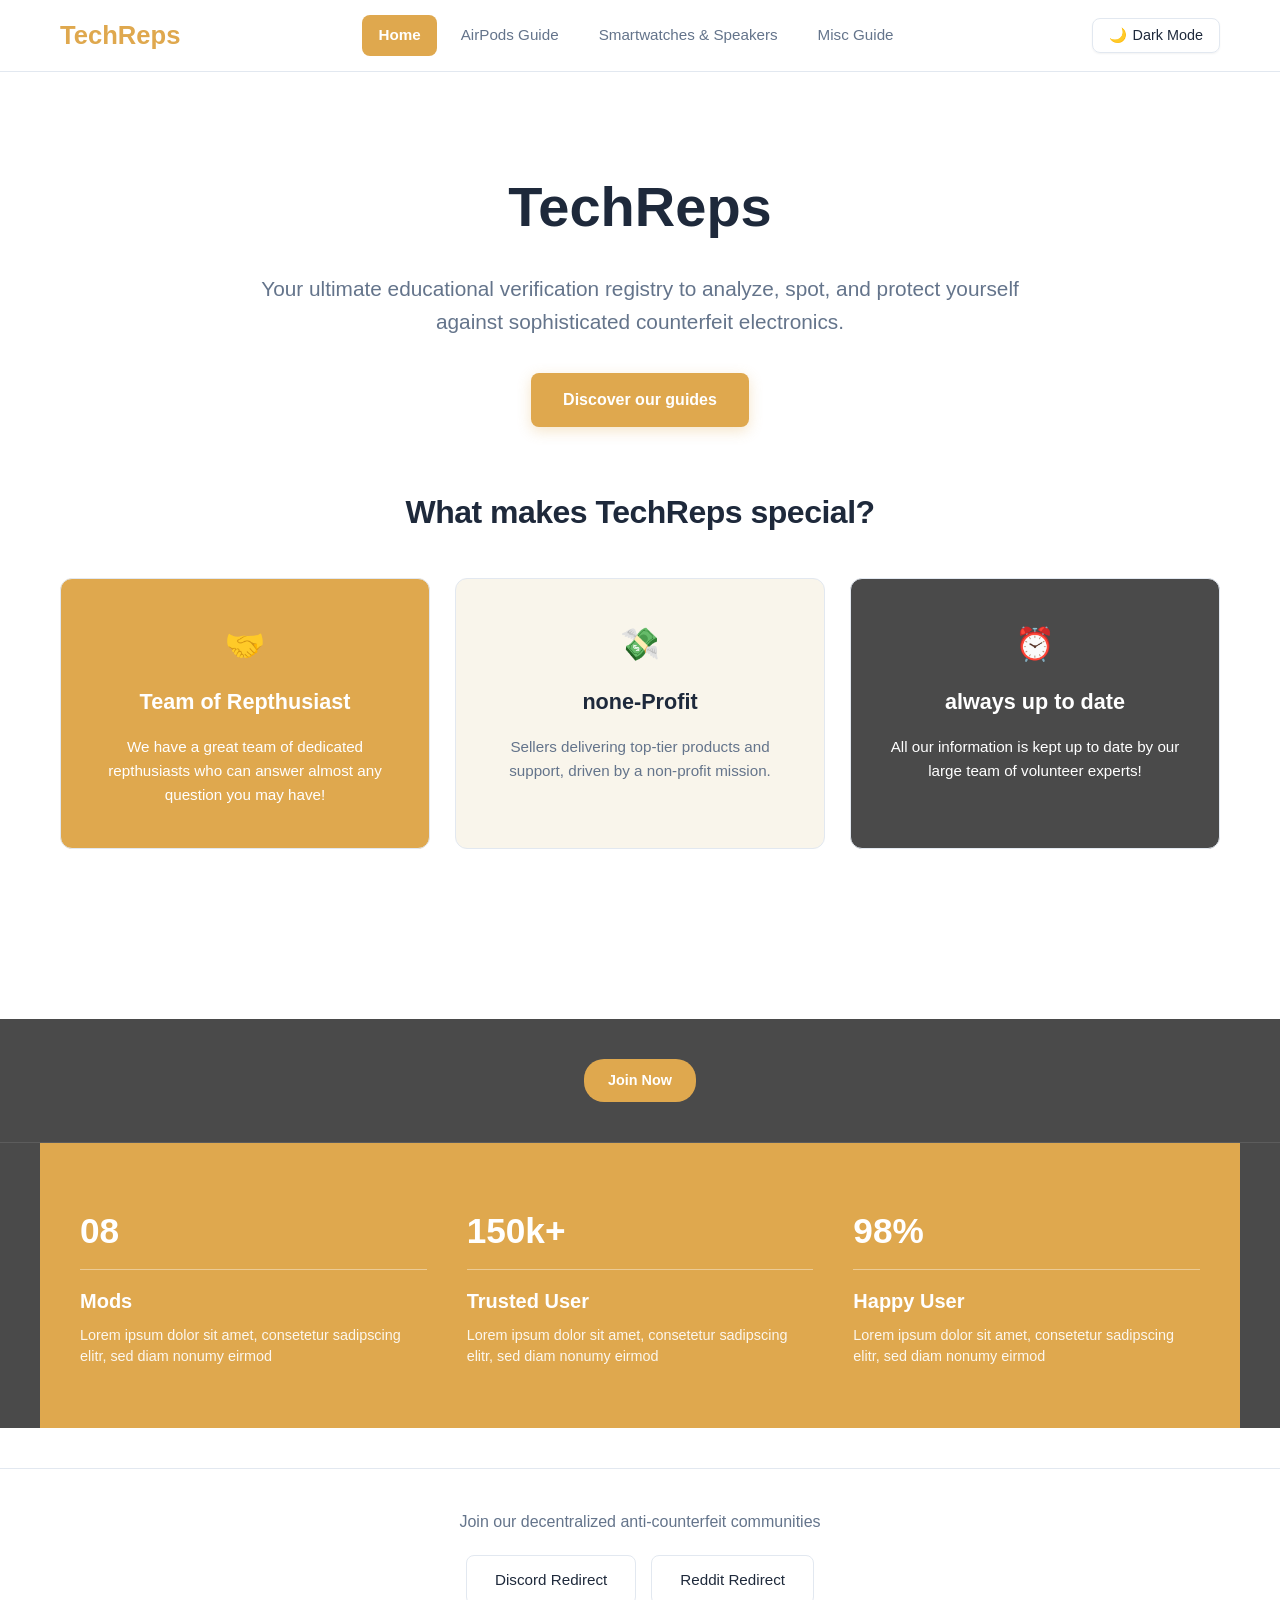
==== index.html @ a4883fa5 "Add files via upload" ====
<!DOCTYPE html>
<html lang="en">
<head>
  <meta charset="UTF-8">
  <meta name="viewport" content="width=device-width, initial-scale=1.0">
  <title>TechReps - Home</title>
  <link rel="stylesheet" href="shared-styles.css">
</head>
<body>

  <header>
    <div class="header-container">
      <a href="index.html" class="logo">TechReps</a>
      
      <nav id="nav-bar">
        <a href="index.html" class="nav-link">Home</a>
        <a href="airpods.html" class="nav-link">AirPods Guide</a>
        <a href="smartwatches.html" class="nav-link">Smartwatches & Speakers</a>
        <a href="misc.html" class="nav-link">Misc Guide</a>
      </nav>

      <div class="header-actions">
        <button class="theme-toggle" onclick="toggleTheme()" aria-label="Toggle Theme">
          <span id="theme-icon">🌙</span><span id="theme-text">Dark Mode</span>
        </button>

        <button class="burger-menu" id="mobile-burger" aria-label="Toggle Menu">
          <span></span>
          <span></span>
          <span></span>
        </button>
      </div>
    </div>
  </header>

  <main>
    <h1 class="hero-title">TechReps</h1>
    <p class="hero-subtitle">
      Your ultimate educational verification registry to analyze, spot, and protect yourself against sophisticated counterfeit electronics.
    </p>
    
    <a href="airpods.html" class="discover-btn">Discover our guides</a>

    <!-- Custom Colored Feature Section from image_e66522.png -->
    <h2 class="section-heading-centered">What makes TechReps special?</h2>
    <div class="cards-display-grid">
      <div class="display-card card-amber">
        <div class="card-icon">🤝</div>
        <h3>Team of Repthusiast</h3>
        <p>We have a great team of dedicated repthusiasts who can answer almost any question you may have!</p>
      </div>
      
      <div class="display-card card-cream">
        <div class="card-icon">💸</div>
        <h3>none-Profit</h3>
        <p>Sellers delivering top-tier products and support, driven by a non-profit mission.</p>
      </div>
      
      <div class="display-card card-dark">
        <div class="card-icon">⏰</div>
        <h3>always up to date</h3>
        <p>All our information is kept up to date by our large team of volunteer experts!</p>
      </div>
    </div>
  </main>

  <!-- New Full-Width Stats Footer Panel from image_e66522.png -->
  <section class="stats-footer-container">
    <div class="stats-cta-row">
      <a href="#" class="join-now-btn">Join Now</a>
    </div>
    
    <div class="stats-grid-wrapper">
      <div class="stat-node">
        <span class="stat-number">08</span>
        <h4 class="stat-label">Mods</h4>
        <p class="stat-desc">Lorem ipsum dolor sit amet, consetetur sadipscing elitr, sed diam nonumy eirmod</p>
      </div>
      <div class="stat-node">
        <span class="stat-number">150k+</span>
        <h4 class="stat-label">Trusted User</h4>
        <p class="stat-desc">Lorem ipsum dolor sit amet, consetetur sadipscing elitr, sed diam nonumy eirmod</p>
      </div>
      <div class="stat-node">
        <span class="stat-number">98%</span>
        <h4 class="stat-label">Happy User</h4>
        <p class="stat-desc">Lorem ipsum dolor sit amet, consetetur sadipscing elitr, sed diam nonumy eirmod</p>
      </div>
    </div>
  </section>

  <!-- Clean Bottom Redirect Links -->
  <section class="community-section">
    <p>Join our decentralized anti-counterfeit communities</p>
    <div class="community-buttons">
      <a href="https://discord.com" target="_blank" class="community-btn">Discord Redirect</a>
      <a href="https://reddit.com" target="_blank" class="community-btn">Reddit Redirect</a>
    </div>
  </section>

  <script src="theme-engine.js"></script>
</body>
</html>
---- shared-styles.css ----
/* --- Global Variables & Color Palette --- */
:root {
  --bg-main: #ffffff;
  --bg-header: #ffffff;
  --text-main: #1e293b;
  --text-muted: #64748b;
  --border-color: #e2e8f0;
  --accent-color: #dfa84e; /* Golden Mustard Amber */
  --accent-hover: #c9933b;
  --bg-badge: #fee2e2;
  --text-badge: #ef4444;
}

[data-theme="dark"] {
  --bg-main: #121214;
  --bg-header: #1a1a1e;
  --text-main: #f8fafc;
  --text-muted: #94a3b8;
  --border-color: #2e2e38;
  --bg-badge: #451a1a;
  --text-badge: #f87171;
}

/* --- Base Rules --- */
* {
  box-sizing: border-box;
  margin: 0;
  padding: 0;
}

body {
  font-family: -apple-system, BlinkMacSystemFont, "Segoe UI", Roboto, Helvetica, Arial, sans-serif;
  background-color: var(--bg-main);
  color: var(--text-main);
  line-height: 1.6;
  transition: background-color 0.3s ease, color 0.3s ease;
}

main {
  max-width: 1200px;
  margin: 0 auto;
  padding: 50px 20px;
}

/* --- Navigation Header --- */
header {
  background-color: var(--bg-header);
  border-bottom: 1px solid var(--border-color);
  position: sticky;
  top: 0;
  z-index: 100;
}

.header-container {
  max-width: 1200px;
  margin: 0 auto;
  padding: 15px 20px;
  display: flex;
  justify-content: space-between;
  align-items: center;
}

.logo {
  font-size: 1.6rem;
  font-weight: 800;
  color: var(--accent-color);
  text-decoration: none;
}

#nav-bar {
  display: flex;
  gap: 8px;
  align-items: center;
}

.nav-link {
  color: var(--text-muted);
  text-decoration: none;
  padding: 8px 16px;
  font-weight: 500;
  font-size: 0.95rem;
  border-radius: 8px;
  transition: all 0.2s ease;
}

.nav-link:hover {
  color: var(--text-main);
}

/* Clean Amber Pill Active Class Container Block */
.nav-link.active {
  background-color: var(--accent-color);
  color: #ffffff !important;
  font-weight: 600;
}

.header-actions {
  display: flex;
  align-items: center;
  gap: 15px;
}

.theme-toggle {
  background: none;
  border: 1px solid var(--border-color);
  padding: 8px 16px;
  border-radius: 8px;
  cursor: pointer;
  color: var(--text-main);
  font-weight: 500;
  font-size: 0.9rem;
  display: flex;
  align-items: center;
  gap: 6px;
  box-shadow: 0 1px 2px rgba(0,0,0,0.05);
}

.burger-menu {
  display: none;
  flex-direction: column;
  gap: 5px;
  background: none;
  border: none;
  cursor: pointer;
}

.burger-menu span {
  width: 25px;
  height: 3px;
  background-color: var(--text-main);
  border-radius: 2px;
  transition: 0.3s ease;
}

/* --- Layout Headers & Intro Text --- */
.guide-intro {
  margin-bottom: 40px;
  text-align: left;
}

.guide-intro h2 {
  font-size: 2.2rem;
  font-weight: 800;
  margin-bottom: 12px;
  color: var(--text-main);
}

.guide-intro p {
  font-size: 1.1rem;
  color: var(--text-muted);
  max-width: 900px;
}

/* --- Educational Content Sections & Lists --- */
.edu-section {
  background-color: var(--bg-header);
  border: 1px solid var(--border-color);
  border-radius: 12px;
  padding: 30px;
  margin-bottom: 25px;
  text-align: left;
}

.edu-section h3 {
  margin-bottom: 12px;
  font-size: 1.35rem;
  font-weight: 700;
}

.edu-section p {
  margin-bottom: 10px;
}

.edu-list {
  list-style-position: outside;
  margin-left: 20px;
  margin-top: 10px;
}

.edu-list li {
  margin-bottom: 10px;
  color: var(--text-main);
}

.badge-missing {
  background-color: var(--bg-badge);
  color: var(--text-badge);
  font-size: 0.75rem;
  font-weight: 700;
  padding: 3px 8px;
  border-radius: 6px;
  margin-right: 6px;
  display: inline-block;
}

/* --- Landing Page Hero Content --- */
.hero-title {
  font-size: 3.5rem;
  font-weight: 800;
  margin-top: 40px;
  margin-bottom: 20px;
  text-align: center;
}

.hero-subtitle {
  font-size: 1.3rem;
  color: var(--text-muted);
  max-width: 800px;
  margin: 0 auto 35px auto;
  text-align: center;
}

.discover-btn {
  display: block;
  width: max-content;
  background-color: var(--accent-color);
  color: #ffffff;
  padding: 14px 32px;
  font-weight: 600;
  text-decoration: none;
  border-radius: 8px;
  font-size: 1rem;
  box-shadow: 0 4px 14px rgba(223, 168, 78, 0.3);
  margin: 0 auto 60px auto;
  transition: background-color 0.2s ease;
}
.discover-btn:hover {
  background-color: var(--accent-hover);
}

/* --- Home Grid Cards Panels --- */
.cards-display-grid {
  display: grid;
  grid-template-columns: repeat(auto-fit, minmax(300px, 1fr));
  gap: 25px;
  margin-bottom: 60px;
}

.display-card {
  background: var(--bg-header);
  border: 1px solid var(--border-color);
  border-radius: 12px;
  padding: 40px 30px;
  text-align: center;
}

.display-card h3 {
  color: var(--accent-color);
  font-size: 1.35rem;
  font-weight: 700;
  margin-bottom: 15px;
}

.display-card p {
  font-size: 0.95rem;
  color: var(--text-muted);
}

/* --- Core Communities Section --- */
.community-section {
  border-top: 1px solid var(--border-color);
  padding-top: 40px;
  margin-top: 40px;
  text-align: center;
}

.community-section p {
  font-weight: 500;
  margin-bottom: 20px;
  color: var(--text-muted);
}

.community-buttons {
  display: flex;
  justify-content: center;
  gap: 15px;
}

.community-btn {
  background: var(--bg-header);
  border: 1px solid var(--border-color);
  color: var(--text-main);
  padding: 12px 28px;
  font-weight: 500;
  text-decoration: none;
  border-radius: 8px;
  font-size: 0.95rem;
  transition: all 0.2s ease;
}
.community-btn:hover {
  border-color: var(--accent-color);
  color: var(--accent-color);
}

/* --- Interactive Accordions --- */
.catalog-container {
  display: flex;
  flex-direction: column;
  gap: 15px;
  margin-top: 20px;
}

.section {
  border: 1px solid var(--border-color);
  border-radius: 12px;
  overflow: hidden;
  background-color: var(--bg-header);
}

.heading {
  padding: 18px 24px;
  cursor: pointer;
  display: flex;
  align-items: center;
  gap: 15px;
  user-select: none;
}

.heading h2 {
  font-size: 1.4rem;
  font-weight: 700;
}

.subsection {
  border-top: 1px solid var(--border-color);
}

.subheading {
  padding: 14px 24px;
  cursor: pointer;
  display: flex;
  align-items: center;
  gap: 12px;
  background-color: transparent;
  user-select: none;
}

.subheading h3 {
  font-size: 1.1rem;
  font-weight: 600;
}

/* Right-pointing Arrow */
.arrow {
  width: 0;
  height: 0;
  border-top: 6px solid transparent;
  border-bottom: 6px solid transparent;
  border-left: 8px solid var(--text-muted);
  transition: transform 0.25s ease;
  display: inline-block;
}

.arrow.expanded {
  transform: rotate(90deg); /* Points down when open */
}

.content, .subcontent {
  display: none;
  padding: 24px;
  background-color: var(--bg-main);
}

/* --- Tables Layout --- */
.table-responsive {
  overflow-x: auto;
  width: 100%;
}

table {
  width: 100%;
  border-collapse: collapse;
  text-align: left;
  font-size: 0.95rem;
}

th, td {
  padding: 12px 16px;
  border-bottom: 1px solid var(--border-color);
}

th {
  font-weight: 700;
  background-color: var(--bg-header);
  color: var(--text-muted);
}

tr:last-child td {
  border-bottom: none;
}

/* --- Mobile Menu Roll-down System --- */
@media (max-width: 768px) {
  #nav-bar {
    display: block;
    position: absolute;
    top: 100%;
    left: 0;
    right: 0;
    background-color: var(--bg-header);
    border-bottom: 1px solid var(--border-color);
    padding: 0 20px;
    gap: 0;
    
    max-height: 0;
    overflow: hidden;
    transition: max-height 0.4s cubic-bezier(0.4, 0, 0.2, 1), padding 0.3s ease;
  }
  
  #nav-bar.open {
    max-height: 300px;
    padding: 15px 20px;
  }

  .nav-link {
    display: block;
    padding: 12px 16px;
    margin-bottom: 5px;
  }

  .burger-menu {
    display: flex;
  }
  
  .burger-menu.open span:nth-child(1) {
    transform: rotate(45deg) translate(5px, 5px);
  }
  .burger-menu.open span:nth-child(2) {
    opacity: 0;
  }
  .burger-menu.open span:nth-child(3) {
    transform: rotate(-45deg) translate(6px, -6px);
  }
}
/* --- Custom Additions from image_e66522.png --- */

.section-heading-centered {
  text-align: center;
  font-size: 2rem;
  font-weight: 800;
  margin-top: 60px;
  margin-bottom: 40px;
  color: var(--text-main);
  letter-spacing: -0.5px;
}

/* Unique feature card color configurations */
.card-icon {
  font-size: 2rem;
  margin-bottom: 15px;
}

.card-amber {
  background-color: #dfa84e !important;
  color: #ffffff !important;
}
.card-amber h3, .card-amber p {
  color: #ffffff !important;
}

.card-cream {
  background-color: #f9f5eb !important;
}
[data-theme="dark"] .card-cream {
  background-color: #24221f !important; /* Muted contrast adjustments for dark mode readability */
}
.card-cream h3 {
  color: #1e293b !important;
}
[data-theme="dark"] .card-cream h3 {
  color: #ffffff !important;
}
.card-cream p {
  color: #64748b !important;
}
[data-theme="dark"] .card-cream p {
  color: #94a3b8 !important;
}

.card-dark {
  background-color: #4a4a4a !important;
  color: #ffffff !important;
}
.card-dark h3, .card-dark p {
  color: #ffffff !important;
}

/* Full Width Multi-Tier Stats Layout Panel */
.stats-footer-container {
  width: 100%;
  background-color: #4a4a4a;
  display: flex;
  flex-direction: column;
  align-items: center;
  margin-top: 60px;
}

.stats-cta-row {
  width: 100%;
  padding: 40px 20px;
  display: flex;
  justify-content: center;
  border-bottom: 1px solid rgba(255, 255, 255, 0.1);
}

.join-now-btn {
  background-color: #dfa84e;
  color: #ffffff;
  text-decoration: none;
  font-weight: 600;
  padding: 10px 24px;
  border-radius: 20px;
  font-size: 0.9rem;
  transition: background-color 0.2s ease;
}
.join-now-btn:hover {
  background-color: #c9933b;
}

.stats-grid-wrapper {
  width: 100%;
  max-width: 1200px;
  background-color: #dfa84e;
  padding: 60px 40px;
  display: grid;
  grid-template-columns: repeat(auto-fit, minmax(250px, 1fr));
  gap: 40px;
}

.stat-node {
  color: #ffffff;
  text-align: left;
}

.stat-number {
  display: block;
  font-size: 2.2rem;
  font-weight: 800;
  margin-bottom: 15px;
  border-bottom: 1px solid rgba(255, 255, 255, 0.4);
  padding-bottom: 10px;
}

.stat-label {
  font-size: 1.25rem;
  font-weight: 700;
  margin-bottom: 8px;
}

.stat-desc {
  font-size: 0.9rem;
  line-height: 1.5;
  color: rgba(255, 255, 255, 0.9);
}
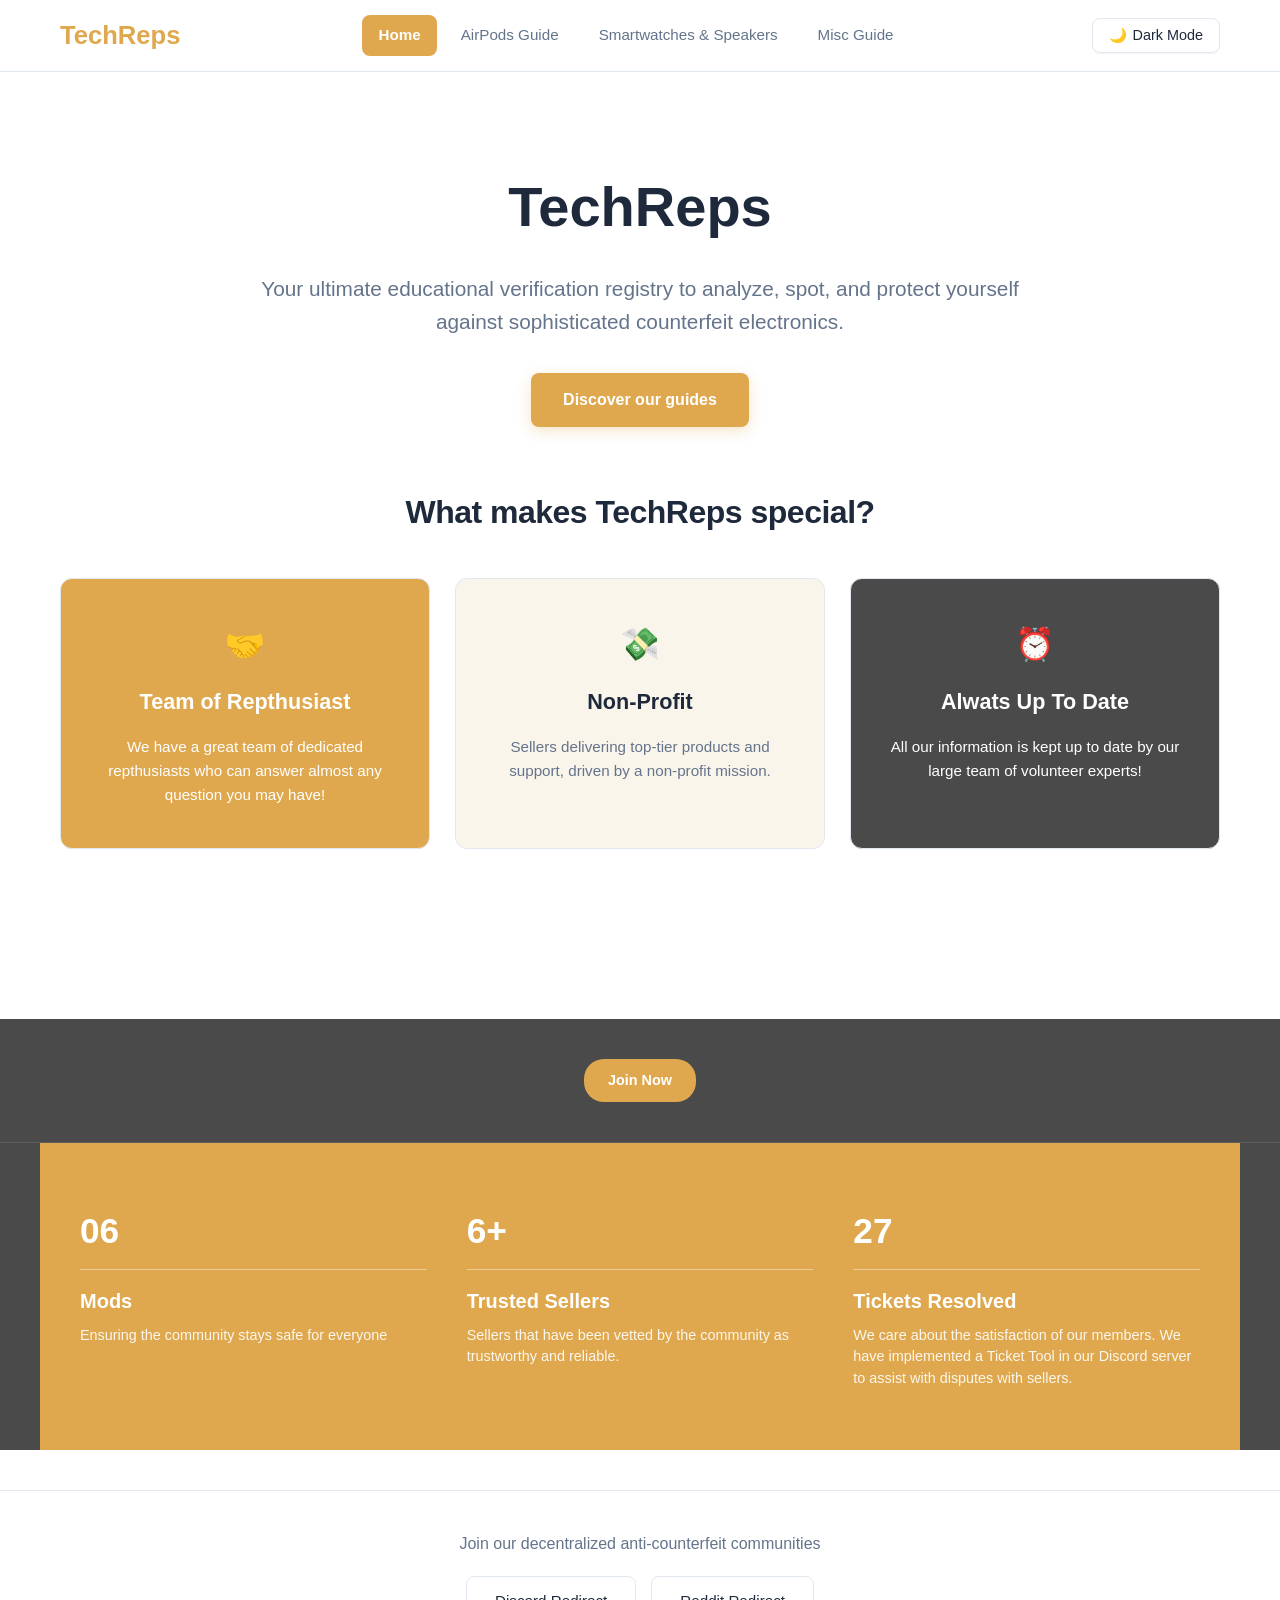
==== commit f090ccaf: "Update index.html Fixed typos and redirects" ====
--- a/index.html
+++ b/index.html
@@ -52,13 +52,13 @@
       
       <div class="display-card card-cream">
         <div class="card-icon">💸</div>
-        <h3>none-Profit</h3>
+        <h3>Non-Profit</h3>
         <p>Sellers delivering top-tier products and support, driven by a non-profit mission.</p>
       </div>
       
       <div class="display-card card-dark">
         <div class="card-icon">⏰</div>
-        <h3>always up to date</h3>
+        <h3>Alwats Up To Date</h3>
         <p>All our information is kept up to date by our large team of volunteer experts!</p>
       </div>
     </div>
@@ -67,24 +67,24 @@
   <!-- New Full-Width Stats Footer Panel from image_e66522.png -->
   <section class="stats-footer-container">
     <div class="stats-cta-row">
-      <a href="#" class="join-now-btn">Join Now</a>
+      <a href="https://discord.com/invite/8SbWtCrnKh" target="_blank" class="join-now-btn">Join Now</a>
     </div>
     
     <div class="stats-grid-wrapper">
       <div class="stat-node">
-        <span class="stat-number">08</span>
+        <span class="stat-number">06</span>
         <h4 class="stat-label">Mods</h4>
-        <p class="stat-desc">Lorem ipsum dolor sit amet, consetetur sadipscing elitr, sed diam nonumy eirmod</p>
+        <p class="stat-desc">Ensuring the community stays safe for everyone</p>
       </div>
       <div class="stat-node">
-        <span class="stat-number">150k+</span>
-        <h4 class="stat-label">Trusted User</h4>
-        <p class="stat-desc">Lorem ipsum dolor sit amet, consetetur sadipscing elitr, sed diam nonumy eirmod</p>
+        <span class="stat-number">6+</span>
+        <h4 class="stat-label">Trusted Sellers</h4>
+        <p class="stat-desc">Sellers that have been vetted by the community as trustworthy and reliable.</p>
       </div>
       <div class="stat-node">
-        <span class="stat-number">98%</span>
-        <h4 class="stat-label">Happy User</h4>
-        <p class="stat-desc">Lorem ipsum dolor sit amet, consetetur sadipscing elitr, sed diam nonumy eirmod</p>
+        <span class="stat-number">27</span>
+        <h4 class="stat-label">Tickets Resolved</h4>
+        <p class="stat-desc">We care about the satisfaction of our members. We have implemented a Ticket Tool in our Discord server to assist with disputes with sellers.</p>
       </div>
     </div>
   </section>
@@ -93,11 +93,11 @@
   <section class="community-section">
     <p>Join our decentralized anti-counterfeit communities</p>
     <div class="community-buttons">
-      <a href="https://discord.com" target="_blank" class="community-btn">Discord Redirect</a>
-      <a href="https://reddit.com" target="_blank" class="community-btn">Reddit Redirect</a>
+      <a href="https://discord.com/invite/8SbWtCrnKh" target="_blank" class="community-btn">Discord Redirect</a>
+      <a href="https://www.reddit.com/r/TechRep/" target="_blank" class="community-btn">Reddit Redirect</a>
     </div>
   </section>
 
   <script src="theme-engine.js"></script>
 </body>
-</html>+</html>
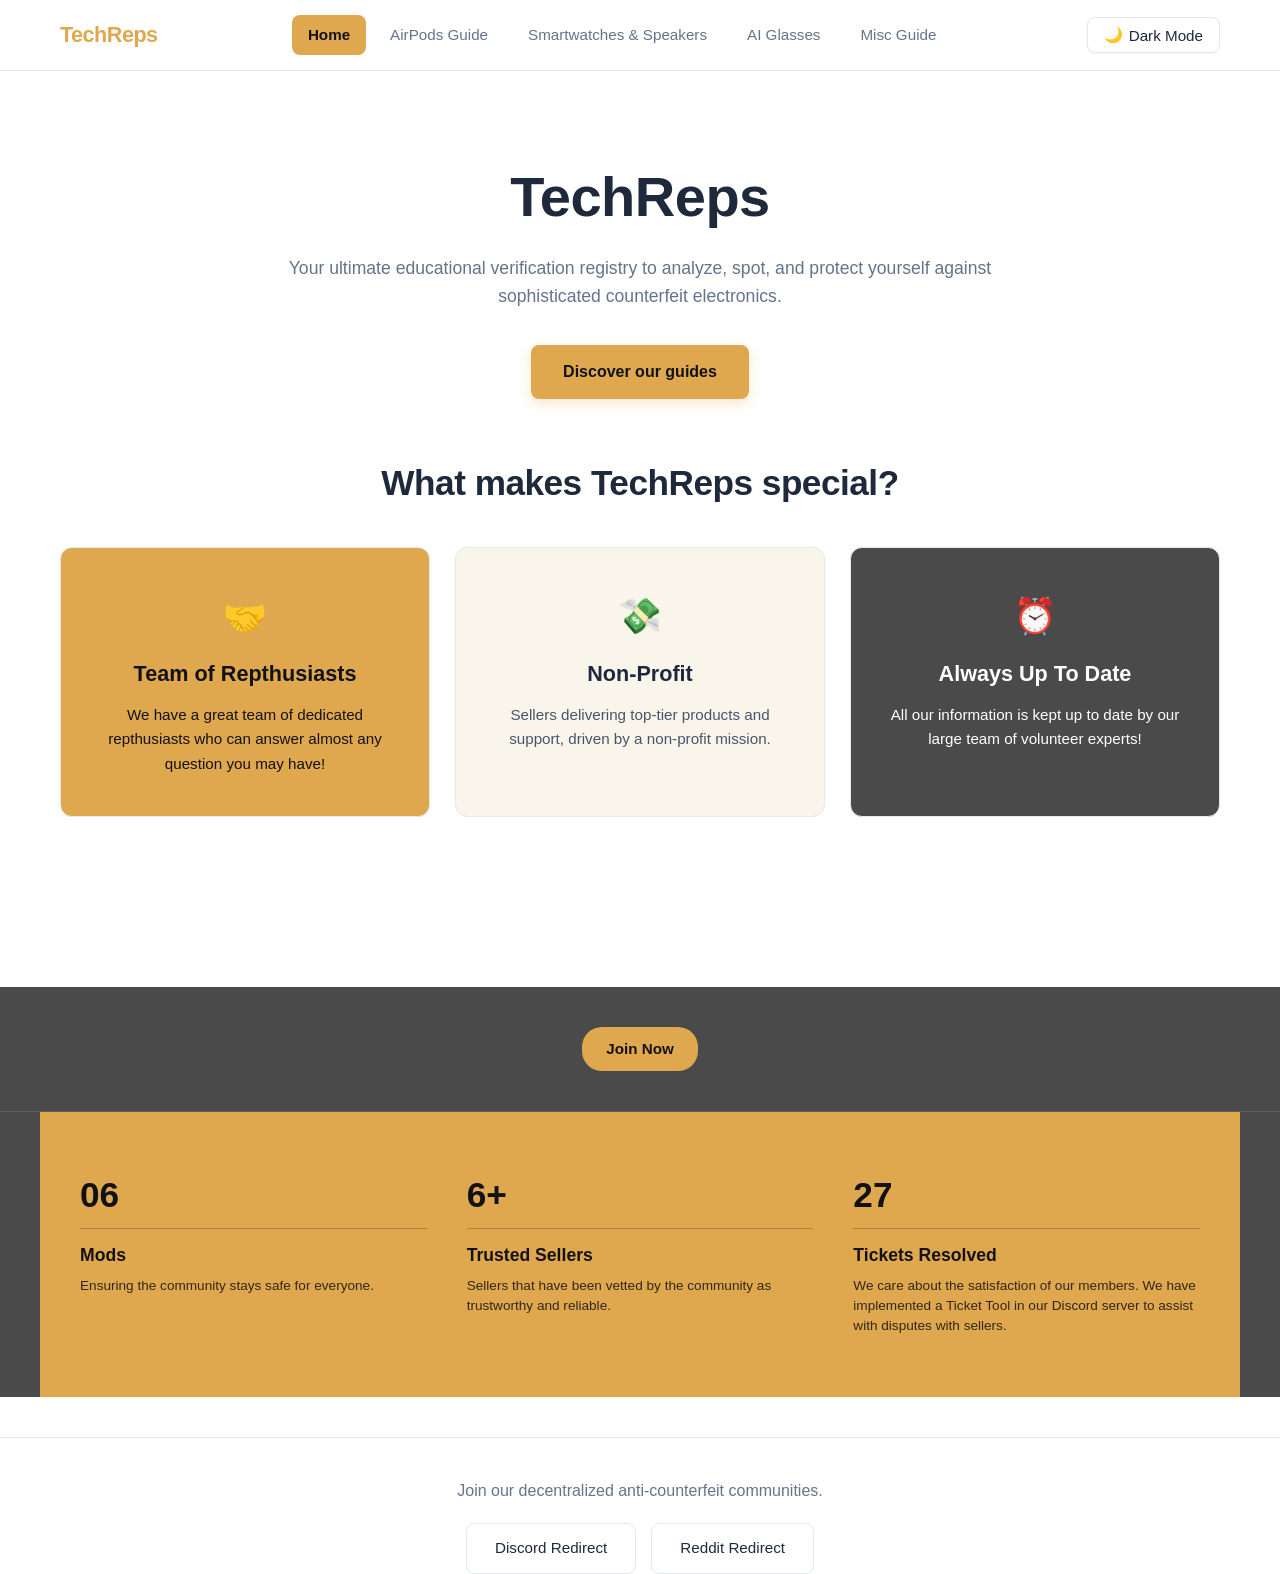
==== commit 57749d91: "Add AI Glasses guide and update hardware registers across smartwatch, AirPods, and navigation" ====
--- a/index.html
+++ b/index.html
@@ -16,6 +16,7 @@
         <a href="index.html" class="nav-link">Home</a>
         <a href="airpods.html" class="nav-link">AirPods Guide</a>
         <a href="smartwatches.html" class="nav-link">Smartwatches & Speakers</a>
+        <a href="AI-glasses.html" class="nav-link">AI Glasses</a>
         <a href="misc.html" class="nav-link">Misc Guide</a>
       </nav>
 
@@ -46,7 +47,7 @@
     <div class="cards-display-grid">
       <div class="display-card card-amber">
         <div class="card-icon">🤝</div>
-        <h3>Team of Repthusiast</h3>
+        <h3>Team of Repthusiasts</h3>
         <p>We have a great team of dedicated repthusiasts who can answer almost any question you may have!</p>
       </div>
       
@@ -58,7 +59,7 @@
       
       <div class="display-card card-dark">
         <div class="card-icon">⏰</div>
-        <h3>Alwats Up To Date</h3>
+        <h3>Always Up To Date</h3>
         <p>All our information is kept up to date by our large team of volunteer experts!</p>
       </div>
     </div>
@@ -74,7 +75,7 @@
       <div class="stat-node">
         <span class="stat-number">06</span>
         <h4 class="stat-label">Mods</h4>
-        <p class="stat-desc">Ensuring the community stays safe for everyone</p>
+        <p class="stat-desc">Ensuring the community stays safe for everyone.</p>
       </div>
       <div class="stat-node">
         <span class="stat-number">6+</span>
@@ -91,7 +92,7 @@
 
   <!-- Clean Bottom Redirect Links -->
   <section class="community-section">
-    <p>Join our decentralized anti-counterfeit communities</p>
+    <p>Join our decentralized anti-counterfeit communities.</p>
     <div class="community-buttons">
       <a href="https://discord.com/invite/8SbWtCrnKh" target="_blank" class="community-btn">Discord Redirect</a>
       <a href="https://www.reddit.com/r/TechRep/" target="_blank" class="community-btn">Reddit Redirect</a>
--- a/shared-styles.css
+++ b/shared-styles.css
@@ -8,7 +8,15 @@
   --accent-color: #dfa84e; /* Golden Mustard Amber */
   --accent-hover: #c9933b;
   --bg-badge: #fee2e2;
-  --text-badge: #ef4444;
+  --text-badge: #b91c1c;
+  --bg-badge-genuine: #dcfce7;
+  --text-badge-genuine: #15803d;
+
+  /* Shape & Radius Tokens */
+  --radius-sm: 6px;
+  --radius-md: 8px;
+  --radius-lg: 12px;
+  --radius-full: 20px;
 }
 
 [data-theme="dark"] {
@@ -18,14 +26,30 @@
   --text-muted: #94a3b8;
   --border-color: #2e2e38;
   --bg-badge: #451a1a;
-  --text-badge: #f87171;
-}
-
-/* --- Base Rules --- */
+  --text-badge: #fca5a5;
+  --bg-badge-genuine: #14532d;
+  --text-badge-genuine: #86efac;
+}
+
+/* --- Base Rules & Craft Floor Browser Surfaces --- */
 * {
   box-sizing: border-box;
   margin: 0;
   padding: 0;
+}
+
+::selection {
+  background-color: rgba(223, 168, 78, 0.3);
+  color: var(--text-main);
+}
+
+:focus-visible {
+  outline: 2px solid var(--accent-color);
+  outline-offset: 2px;
+}
+
+input, textarea, select {
+  caret-color: var(--accent-color);
 }
 
 body {
@@ -61,8 +85,9 @@
 }
 
 .logo {
-  font-size: 1.6rem;
+  font-size: 1.35rem;
   font-weight: 800;
+  letter-spacing: -0.5px;
   color: var(--accent-color);
   text-decoration: none;
 }
@@ -90,8 +115,8 @@
 /* Clean Amber Pill Active Class Container Block */
 .nav-link.active {
   background-color: var(--accent-color);
-  color: #ffffff !important;
-  font-weight: 600;
+  color: #121214 !important;
+  font-weight: 700;
 }
 
 .header-actions {
@@ -108,7 +133,7 @@
   cursor: pointer;
   color: var(--text-main);
   font-weight: 500;
-  font-size: 0.9rem;
+  font-size: 0.95rem;
   display: flex;
   align-items: center;
   gap: 6px;
@@ -128,7 +153,7 @@
   width: 25px;
   height: 3px;
   background-color: var(--text-main);
-  border-radius: 2px;
+  border-radius: 6px;
   transition: 0.3s ease;
 }
 
@@ -138,11 +163,14 @@
   text-align: left;
 }
 
+h1,
+.guide-intro h1,
 .guide-intro h2 {
   font-size: 2.2rem;
   font-weight: 800;
   margin-bottom: 12px;
   color: var(--text-main);
+  letter-spacing: -0.5px;
 }
 
 .guide-intro p {
@@ -197,13 +225,15 @@
 .hero-title {
   font-size: 3.5rem;
   font-weight: 800;
+  line-height: 1.3;
   margin-top: 40px;
   margin-bottom: 20px;
   text-align: center;
 }
 
 .hero-subtitle {
-  font-size: 1.3rem;
+  font-size: 1.1rem;
+  line-height: 1.6;
   color: var(--text-muted);
   max-width: 800px;
   margin: 0 auto 35px auto;
@@ -214,9 +244,9 @@
   display: block;
   width: max-content;
   background-color: var(--accent-color);
-  color: #ffffff;
+  color: #121214;
   padding: 14px 32px;
-  font-weight: 600;
+  font-weight: 700;
   text-decoration: none;
   border-radius: 8px;
   font-size: 1rem;
@@ -248,6 +278,7 @@
   color: var(--accent-color);
   font-size: 1.35rem;
   font-weight: 700;
+  line-height: 1.35;
   margin-bottom: 15px;
 }
 
@@ -289,7 +320,8 @@
 }
 .community-btn:hover {
   border-color: var(--accent-color);
-  color: var(--accent-color);
+  background-color: var(--accent-color);
+  color: #121214;
 }
 
 /* --- Interactive Accordions --- */
@@ -316,8 +348,15 @@
   user-select: none;
 }
 
+.heading:focus-visible,
+.subheading:focus-visible {
+  outline: 2px solid var(--accent-color);
+  outline-offset: -2px;
+  border-radius: var(--radius-md);
+}
+
 .heading h2 {
-  font-size: 1.4rem;
+  font-size: 1.8rem;
   font-weight: 700;
 }
 
@@ -335,6 +374,7 @@
   user-select: none;
 }
 
+.subheading h2,
 .subheading h3 {
   font-size: 1.1rem;
   font-weight: 600;
@@ -342,17 +382,24 @@
 
 /* Right-pointing Arrow */
 .arrow {
-  width: 0;
-  height: 0;
-  border-top: 6px solid transparent;
-  border-bottom: 6px solid transparent;
-  border-left: 8px solid var(--text-muted);
-  transition: transform 0.25s ease;
+  width: 8px;
+  height: 8px;
+  border-right: 2px solid var(--text-muted);
+  border-bottom: 2px solid var(--text-muted);
+  transform: rotate(-45deg);
+  transition: transform 0.25s ease, border-color 0.2s ease;
   display: inline-block;
+  flex-shrink: 0;
+  margin-right: 2px;
 }
 
 .arrow.expanded {
-  transform: rotate(90deg); /* Points down when open */
+  transform: rotate(45deg); /* Points down when open */
+}
+
+.heading:hover .arrow,
+.subheading:hover .arrow {
+  border-color: var(--accent-color);
 }
 
 .content, .subcontent {
@@ -361,10 +408,24 @@
   background-color: var(--bg-main);
 }
 
-/* --- Tables Layout --- */
+/* --- Tables Layout & Forensic Specifications --- */
 .table-responsive {
   overflow-x: auto;
   width: 100%;
+}
+
+.table-responsive::-webkit-scrollbar {
+  height: 6px;
+}
+.table-responsive::-webkit-scrollbar-track {
+  background: var(--bg-header);
+}
+.table-responsive::-webkit-scrollbar-thumb {
+  background: var(--border-color);
+  border-radius: 6px;
+}
+.table-responsive::-webkit-scrollbar-thumb:hover {
+  background: var(--text-muted);
 }
 
 table {
@@ -379,6 +440,10 @@
   border-bottom: 1px solid var(--border-color);
 }
 
+table td:first-child {
+  font-variant-numeric: tabular-nums;
+}
+
 th {
   font-weight: 700;
   background-color: var(--bg-header);
@@ -392,30 +457,35 @@
 /* --- Mobile Menu Roll-down System --- */
 @media (max-width: 768px) {
   #nav-bar {
-    display: block;
+    display: flex;
+    flex-direction: column;
     position: absolute;
     top: 100%;
     left: 0;
     right: 0;
     background-color: var(--bg-header);
     border-bottom: 1px solid var(--border-color);
-    padding: 0 20px;
-    gap: 0;
-    
-    max-height: 0;
-    overflow: hidden;
-    transition: max-height 0.4s cubic-bezier(0.4, 0, 0.2, 1), padding 0.3s ease;
+    padding: 15px 20px;
+    gap: 6px;
+    opacity: 0;
+    visibility: hidden;
+    transform: translateY(-8px);
+    transition: opacity 0.2s ease, transform 0.2s ease, visibility 0.2s ease;
+    pointer-events: none;
+    box-shadow: 0 4px 14px rgba(0, 0, 0, 0.05);
   }
   
   #nav-bar.open {
-    max-height: 300px;
-    padding: 15px 20px;
+    opacity: 1;
+    visibility: visible;
+    transform: translateY(0);
+    pointer-events: auto;
   }
 
   .nav-link {
     display: block;
     padding: 12px 16px;
-    margin-bottom: 5px;
+    margin-bottom: 2px;
   }
 
   .burger-menu {
@@ -436,8 +506,9 @@
 
 .section-heading-centered {
   text-align: center;
-  font-size: 2rem;
+  font-size: 2.2rem;
   font-weight: 800;
+  line-height: 1.35;
   margin-top: 60px;
   margin-bottom: 40px;
   color: var(--text-main);
@@ -446,16 +517,16 @@
 
 /* Unique feature card color configurations */
 .card-icon {
-  font-size: 2rem;
+  font-size: 2.2rem;
   margin-bottom: 15px;
 }
 
 .card-amber {
   background-color: #dfa84e !important;
-  color: #ffffff !important;
+  color: #121214 !important;
 }
 .card-amber h3, .card-amber p {
-  color: #ffffff !important;
+  color: #121214 !important;
 }
 
 .card-cream {
@@ -471,7 +542,7 @@
   color: #ffffff !important;
 }
 .card-cream p {
-  color: #64748b !important;
+  color: #475569 !important;
 }
 [data-theme="dark"] .card-cream p {
   color: #94a3b8 !important;
@@ -505,12 +576,12 @@
 
 .join-now-btn {
   background-color: #dfa84e;
-  color: #ffffff;
+  color: #121214;
   text-decoration: none;
-  font-weight: 600;
+  font-weight: 700;
   padding: 10px 24px;
   border-radius: 20px;
-  font-size: 0.9rem;
+  font-size: 0.95rem;
   transition: background-color 0.2s ease;
 }
 .join-now-btn:hover {
@@ -528,7 +599,7 @@
 }
 
 .stat-node {
-  color: #ffffff;
+  color: #121214;
   text-align: left;
 }
 
@@ -536,19 +607,433 @@
   display: block;
   font-size: 2.2rem;
   font-weight: 800;
+  line-height: 1.3;
   margin-bottom: 15px;
-  border-bottom: 1px solid rgba(255, 255, 255, 0.4);
+  border-bottom: 1px solid rgba(18, 18, 20, 0.25);
   padding-bottom: 10px;
 }
 
 .stat-label {
-  font-size: 1.25rem;
-  font-weight: 700;
+  font-size: 1.1rem;
+  font-weight: 700;
+  line-height: 1.35;
   margin-bottom: 8px;
 }
 
 .stat-desc {
-  font-size: 0.9rem;
+  font-size: 0.85rem;
   line-height: 1.5;
-  color: rgba(255, 255, 255, 0.9);
-}+  color: rgba(18, 18, 20, 0.85);
+}
+
+/* --- Genuine Verification Badge --- */
+.badge-genuine {
+  background-color: var(--bg-badge-genuine);
+  color: var(--text-badge-genuine);
+  font-size: 0.75rem;
+  font-weight: 700;
+  padding: 3px 8px;
+  border-radius: 6px;
+  margin-right: 6px;
+  display: inline-block;
+  letter-spacing: 0.05em;
+}
+
+/* --- Verification Checklist Card --- */
+.checklist-card {
+  background-color: var(--bg-header);
+  border: 1px solid var(--border-color);
+  border-radius: 12px;
+  padding: 28px;
+  margin-bottom: 35px;
+}
+
+.checklist-card-header {
+  margin-bottom: 20px;
+}
+
+.checklist-card-header h2,
+.checklist-card-header h3 {
+  font-size: 1.35rem;
+  font-weight: 700;
+  color: var(--text-main);
+  margin-bottom: 6px;
+}
+
+.checklist-card-header p {
+  font-size: 0.95rem;
+  color: var(--text-muted);
+}
+
+.checklist-table {
+  display: flex;
+  flex-direction: column;
+  gap: 12px;
+}
+
+.checklist-row {
+  display: grid;
+  grid-template-columns: 1fr 1fr;
+  gap: 20px;
+  padding: 14px 18px;
+  background-color: var(--bg-main);
+  border: 1px solid var(--border-color);
+  border-radius: 8px;
+  align-items: start;
+  transition: border-color 0.2s ease;
+}
+
+.checklist-row:hover {
+  border-color: var(--accent-color);
+}
+
+.checklist-col {
+  display: flex;
+  flex-direction: column;
+  gap: 4px;
+}
+
+.checklist-col-title {
+  display: flex;
+  align-items: center;
+  gap: 6px;
+  font-weight: 600;
+  font-size: 0.95rem;
+  color: var(--text-main);
+}
+
+.checklist-col-desc {
+  font-size: 0.88rem;
+  color: var(--text-muted);
+  line-height: 1.45;
+}
+
+@media (max-width: 680px) {
+  .checklist-row {
+    grid-template-columns: 1fr;
+    gap: 12px;
+  }
+}
+
+/* --- Search & Chipset Filter Bar --- */
+.catalog-filter-panel {
+  background-color: var(--bg-header);
+  border: 1px solid var(--border-color);
+  border-radius: 12px;
+  padding: 20px 24px;
+  margin-bottom: 25px;
+  display: flex;
+  flex-direction: column;
+  gap: 16px;
+}
+
+.search-input-wrapper {
+  position: relative;
+  display: flex;
+  align-items: center;
+  width: 100%;
+}
+
+.search-icon-prefix {
+  position: absolute;
+  left: 14px;
+  color: var(--text-muted);
+  pointer-events: none;
+  font-size: 1rem;
+  line-height: 1;
+}
+
+.search-input {
+  width: 100%;
+  background-color: var(--bg-main);
+  border: 1px solid var(--border-color);
+  color: var(--text-main);
+  padding: 12px 40px 12px 42px;
+  border-radius: 8px;
+  font-size: 0.95rem;
+  font-family: inherit;
+  outline: none;
+  transition: border-color 0.2s ease, box-shadow 0.2s ease;
+}
+
+.search-input:focus {
+  border-color: var(--accent-color);
+  box-shadow: 0 0 0 2px rgba(223, 168, 78, 0.2);
+}
+
+.search-input::placeholder {
+  color: var(--text-muted);
+}
+
+.search-clear-btn {
+  position: absolute;
+  right: 12px;
+  background: none;
+  border: none;
+  color: var(--text-muted);
+  cursor: pointer;
+  padding: 6px;
+  font-size: 1rem;
+  line-height: 1;
+  display: none;
+  border-radius: 6px;
+}
+
+.search-clear-btn:hover {
+  color: var(--text-main);
+}
+
+.filter-controls-row {
+  display: flex;
+  justify-content: space-between;
+  align-items: center;
+  flex-wrap: wrap;
+  gap: 12px;
+}
+
+.filter-chips-group {
+  display: flex;
+  flex-wrap: wrap;
+  gap: 8px;
+  align-items: center;
+}
+
+.filter-group-label {
+  font-size: 0.85rem;
+  font-weight: 600;
+  color: var(--text-muted);
+  text-transform: uppercase;
+  letter-spacing: 0.04em;
+  margin-right: 4px;
+}
+
+.filter-chip {
+  background-color: var(--bg-main);
+  border: 1px solid var(--border-color);
+  color: var(--text-muted);
+  padding: 6px 14px;
+  border-radius: 6px;
+  font-size: 0.85rem;
+  font-weight: 500;
+  font-family: inherit;
+  cursor: pointer;
+  transition: all 0.2s ease;
+  user-select: none;
+}
+
+.filter-chip:hover {
+  border-color: var(--accent-color);
+  color: var(--text-main);
+}
+
+.filter-chip.active {
+  background-color: var(--accent-color);
+  color: #121214;
+  border-color: var(--accent-color);
+  font-weight: 700;
+}
+
+.filter-stats-text {
+  font-size: 0.85rem;
+  color: var(--text-muted);
+}
+
+.match-count-badge {
+  background-color: var(--accent-color);
+  color: #121214;
+  font-size: 0.75rem;
+  font-weight: 800;
+  padding: 2px 8px;
+  border-radius: 20px;
+  margin-left: 8px;
+  display: inline-block;
+  font-variant-numeric: tabular-nums;
+}
+
+.no-results-card {
+  display: none;
+  background-color: var(--bg-header);
+  border: 1px dashed var(--border-color);
+  border-radius: 12px;
+  padding: 40px 20px;
+  text-align: center;
+  margin: 20px 0;
+}
+
+.no-results-card h3 {
+  font-size: 1.35rem;
+  font-weight: 700;
+  color: var(--text-main);
+  margin-bottom: 8px;
+}
+
+.no-results-card p {
+  font-size: 0.95rem;
+  color: var(--text-muted);
+  margin-bottom: 16px;
+}
+
+.reset-filter-btn {
+  background-color: var(--accent-color);
+  color: #121214;
+  border: none;
+  padding: 8px 18px;
+  border-radius: 6px;
+  font-weight: 700;
+  font-size: 0.95rem;
+  cursor: pointer;
+  transition: background-color 0.2s ease;
+}
+
+.reset-filter-btn:hover {
+  background-color: var(--accent-hover);
+}
+
+.row-highlight {
+  background-color: rgba(223, 168, 78, 0.12) !important;
+}
+
+/* --- Notice & Advisory Callout Box --- */
+.notice-box {
+  background-color: var(--bg-header);
+  border: 1px solid var(--border-color);
+  border-radius: 12px;
+  padding: 20px 24px;
+  margin-top: 25px;
+  margin-bottom: 35px;
+}
+
+.notice-content {
+  font-size: 0.95rem;
+  line-height: 1.6;
+  color: var(--text-main);
+}
+
+.content-link {
+  color: var(--text-main);
+  text-decoration: underline;
+  text-decoration-color: var(--accent-color);
+  text-underline-offset: 3px;
+  text-decoration-thickness: 2px;
+  font-weight: 600;
+  transition: color 0.2s ease, text-decoration-color 0.2s ease;
+}
+
+.content-link:hover {
+  color: var(--accent-hover);
+  text-decoration-color: var(--accent-hover);
+}
+
+/* --- Quick-Jump Sub-Navigation Bar --- */
+.jump-nav {
+  display: flex;
+  flex-wrap: wrap;
+  gap: 10px;
+  align-items: center;
+  margin-bottom: 30px;
+  padding: 10px 14px;
+  background-color: var(--bg-header);
+  border: 1px solid var(--border-color);
+  border-radius: var(--radius-lg);
+}
+
+.jump-label {
+  font-size: 0.85rem;
+  font-weight: 700;
+  text-transform: uppercase;
+  letter-spacing: 0.05em;
+  color: var(--text-muted);
+  margin-right: 4px;
+}
+
+.jump-link {
+  display: inline-flex;
+  align-items: center;
+  padding: 6px 14px;
+  font-size: 0.85rem;
+  font-weight: 600;
+  color: var(--text-main);
+  background-color: var(--bg-main);
+  border: 1px solid var(--border-color);
+  border-radius: var(--radius-full);
+  text-decoration: none;
+  transition: all 0.2s ease;
+}
+
+.jump-link:hover {
+  background-color: var(--accent-color);
+  border-color: var(--accent-color);
+  color: #121214;
+}
+
+/* --- Deep-Dive Hardware Teardown Cards & Containers --- */
+.teardown-container {
+  margin-top: 32px;
+}
+
+.teardown-header-title {
+  font-size: 1.15rem;
+  color: var(--text-main);
+  margin-bottom: 16px;
+  font-weight: 700;
+}
+
+.teardown-intro-desc {
+  margin-bottom: 20px;
+  color: var(--text-muted);
+  font-size: 0.95rem;
+  line-height: 1.6;
+}
+
+.teardown-grid {
+  display: grid;
+  grid-template-columns: repeat(auto-fit, minmax(280px, 1fr));
+  gap: 16px;
+  margin-bottom: 24px;
+}
+
+.teardown-card {
+  background-color: var(--bg-main);
+  border: 1px solid var(--border-color);
+  border-radius: var(--radius-md);
+  padding: 18px;
+  transition: border-color 0.2s ease, box-shadow 0.2s ease;
+}
+
+.teardown-card:hover {
+  border-color: var(--accent-color);
+}
+
+.teardown-card h4,
+.teardown-card h5 {
+  font-size: 0.95rem;
+  color: var(--text-main);
+  margin-bottom: 8px;
+  font-weight: 700;
+  line-height: 1.4;
+}
+
+.teardown-card p {
+  font-size: 0.88rem;
+  color: var(--text-muted);
+  line-height: 1.55;
+  margin: 0;
+}
+
+/* --- Strategic Hardware Assessment Box --- */
+.strategic-card {
+  background-color: var(--bg-main);
+  border: 1px solid var(--border-color);
+  border-radius: var(--radius-md);
+  padding: 22px;
+}
+
+.strategic-card h3,
+.strategic-card h4,
+.strategic-card h5 {
+  font-size: 1.05rem;
+  color: var(--text-main);
+  margin-bottom: 12px;
+  font-weight: 700;
+}
+
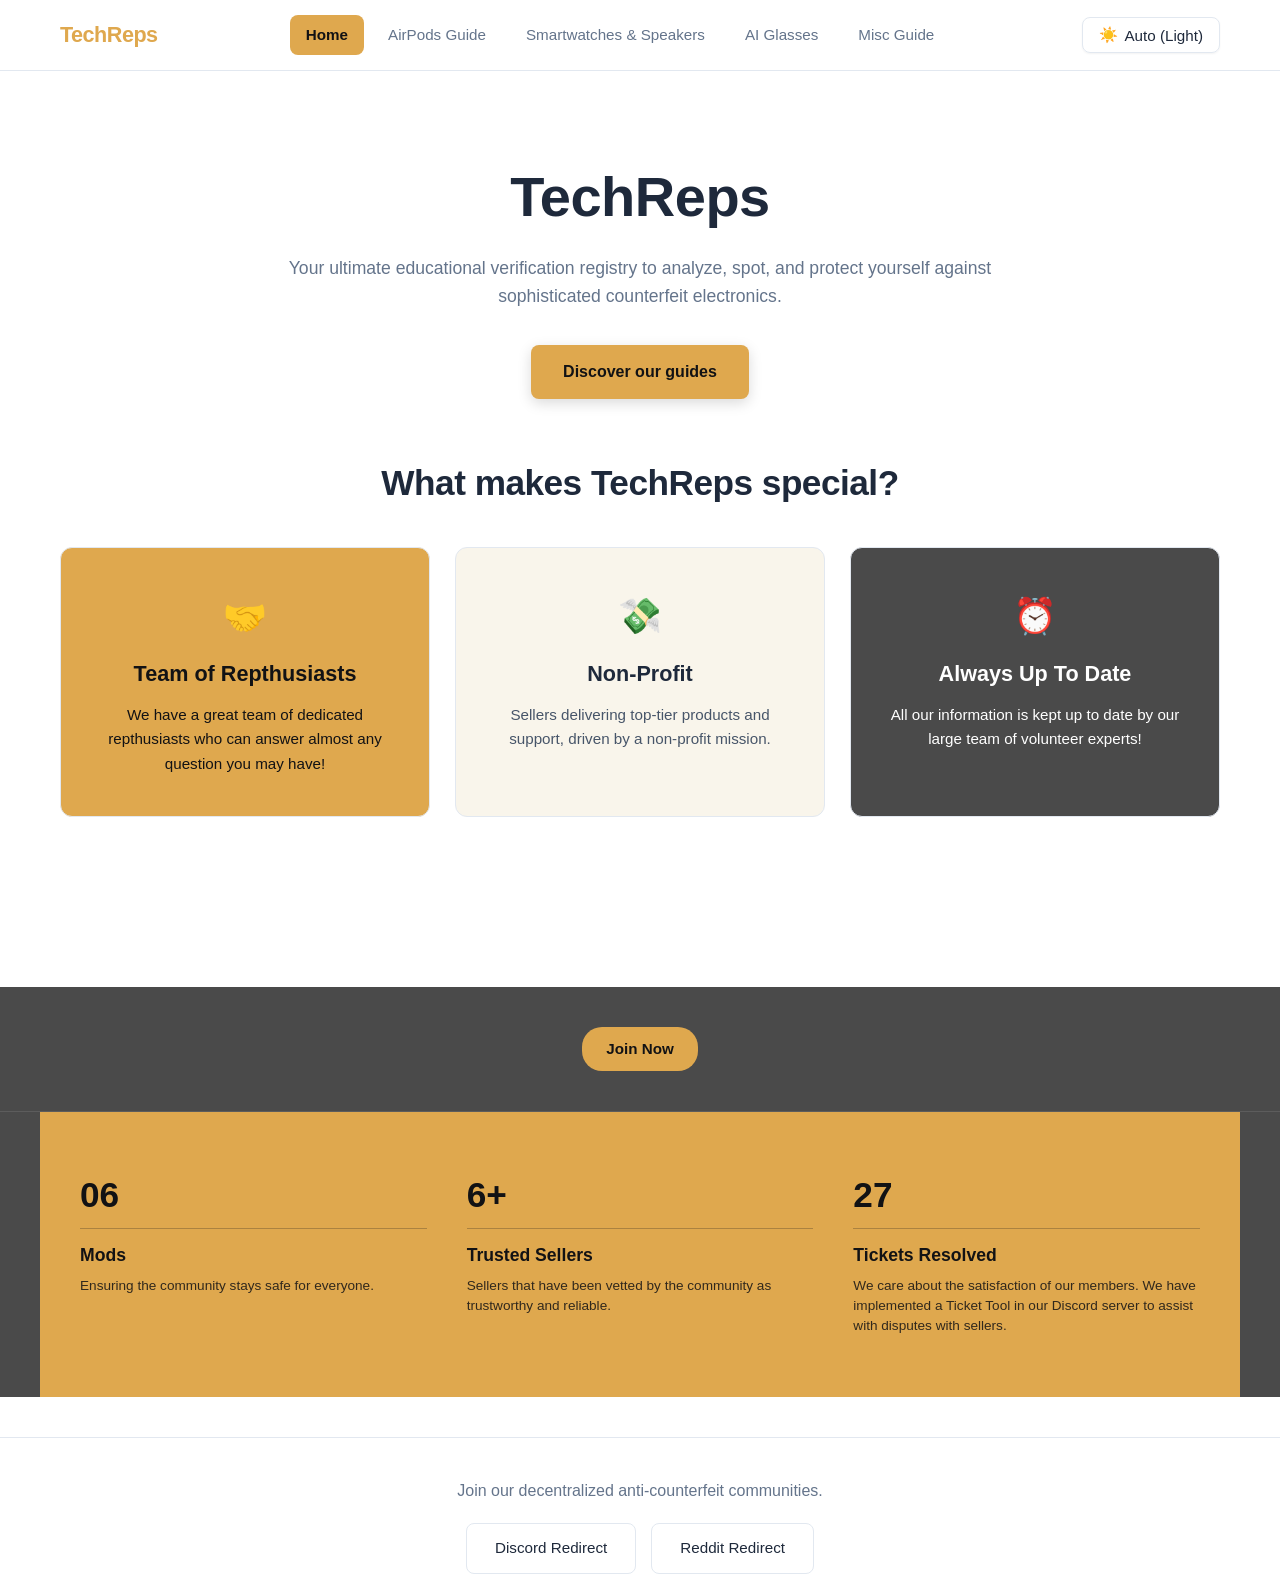
==== commit f369d545: "feat: reorder AirPods catalog reverse-chronologically, add AirPods 5 coming soon, and enhance live t" ====
--- a/index.html
+++ b/index.html
@@ -5,6 +5,17 @@
   <meta name="viewport" content="width=device-width, initial-scale=1.0">
   <title>TechReps - Home</title>
   <link rel="stylesheet" href="shared-styles.css">
+  <script>
+    (function() {
+      try { localStorage.removeItem('techreps-theme'); } catch(e) {}
+      var override = localStorage.getItem('techreps-theme-override');
+      if (override === 'dark' || override === 'light') {
+        document.documentElement.setAttribute('data-theme', override);
+      } else {
+        document.documentElement.removeAttribute('data-theme');
+      }
+    })();
+  </script>
 </head>
 <body>
 
--- a/shared-styles.css
+++ b/shared-styles.css
@@ -31,6 +31,45 @@
   --text-badge-genuine: #86efac;
 }
 
+[data-theme="light"] {
+  --bg-main: #ffffff;
+  --bg-header: #ffffff;
+  --text-main: #1e293b;
+  --text-muted: #64748b;
+  --border-color: #e2e8f0;
+  --accent-color: #dfa84e;
+  --accent-hover: #c9933b;
+  --bg-badge: #fee2e2;
+  --text-badge: #b91c1c;
+  --bg-badge-genuine: #dcfce7;
+  --text-badge-genuine: #15803d;
+}
+
+/* System Color Scheme Fallback (Zero-FOUC) */
+@media (prefers-color-scheme: dark) {
+  :root:not([data-theme="light"]) {
+    --bg-main: #121214;
+    --bg-header: #1a1a1e;
+    --text-main: #f8fafc;
+    --text-muted: #94a3b8;
+    --border-color: #2e2e38;
+    --bg-badge: #451a1a;
+    --text-badge: #fca5a5;
+    --bg-badge-genuine: #14532d;
+    --text-badge-genuine: #86efac;
+  }
+
+  :root:not([data-theme="light"]) .card-cream {
+    background-color: #24221f !important;
+  }
+  :root:not([data-theme="light"]) .card-cream h3 {
+    color: #ffffff !important;
+  }
+  :root:not([data-theme="light"]) .card-cream p {
+    color: #94a3b8 !important;
+  }
+}
+
 /* --- Base Rules & Craft Floor Browser Surfaces --- */
 * {
   box-sizing: border-box;
@@ -250,7 +289,7 @@
   text-decoration: none;
   border-radius: 8px;
   font-size: 1rem;
-  box-shadow: 0 4px 14px rgba(223, 168, 78, 0.3);
+  box-shadow: 0 4px 14px rgba(0, 0, 0, 0.15);
   margin: 0 auto 60px auto;
   transition: background-color 0.2s ease;
 }
@@ -639,6 +678,37 @@
   letter-spacing: 0.05em;
 }
 
+/* --- Coming Soon Badge --- */
+.badge-coming-soon {
+  background-color: rgba(223, 168, 78, 0.16);
+  color: var(--accent-hover);
+  border: 1px solid rgba(223, 168, 78, 0.45);
+  font-size: 0.72rem;
+  font-weight: 700;
+  text-transform: uppercase;
+  letter-spacing: 0.05em;
+  padding: 2px 9px;
+  border-radius: var(--radius-full);
+  display: inline-flex;
+  align-items: center;
+  line-height: 1.4;
+  vertical-align: middle;
+}
+
+[data-theme="dark"] .badge-coming-soon {
+  background-color: rgba(223, 168, 78, 0.18);
+  color: var(--accent-color);
+  border-color: rgba(223, 168, 78, 0.4);
+}
+
+@media (prefers-color-scheme: dark) {
+  :root:not([data-theme="light"]) .badge-coming-soon {
+    background-color: rgba(223, 168, 78, 0.18);
+    color: var(--accent-color);
+    border-color: rgba(223, 168, 78, 0.4);
+  }
+}
+
 /* --- Verification Checklist Card --- */
 .checklist-card {
   background-color: var(--bg-header);
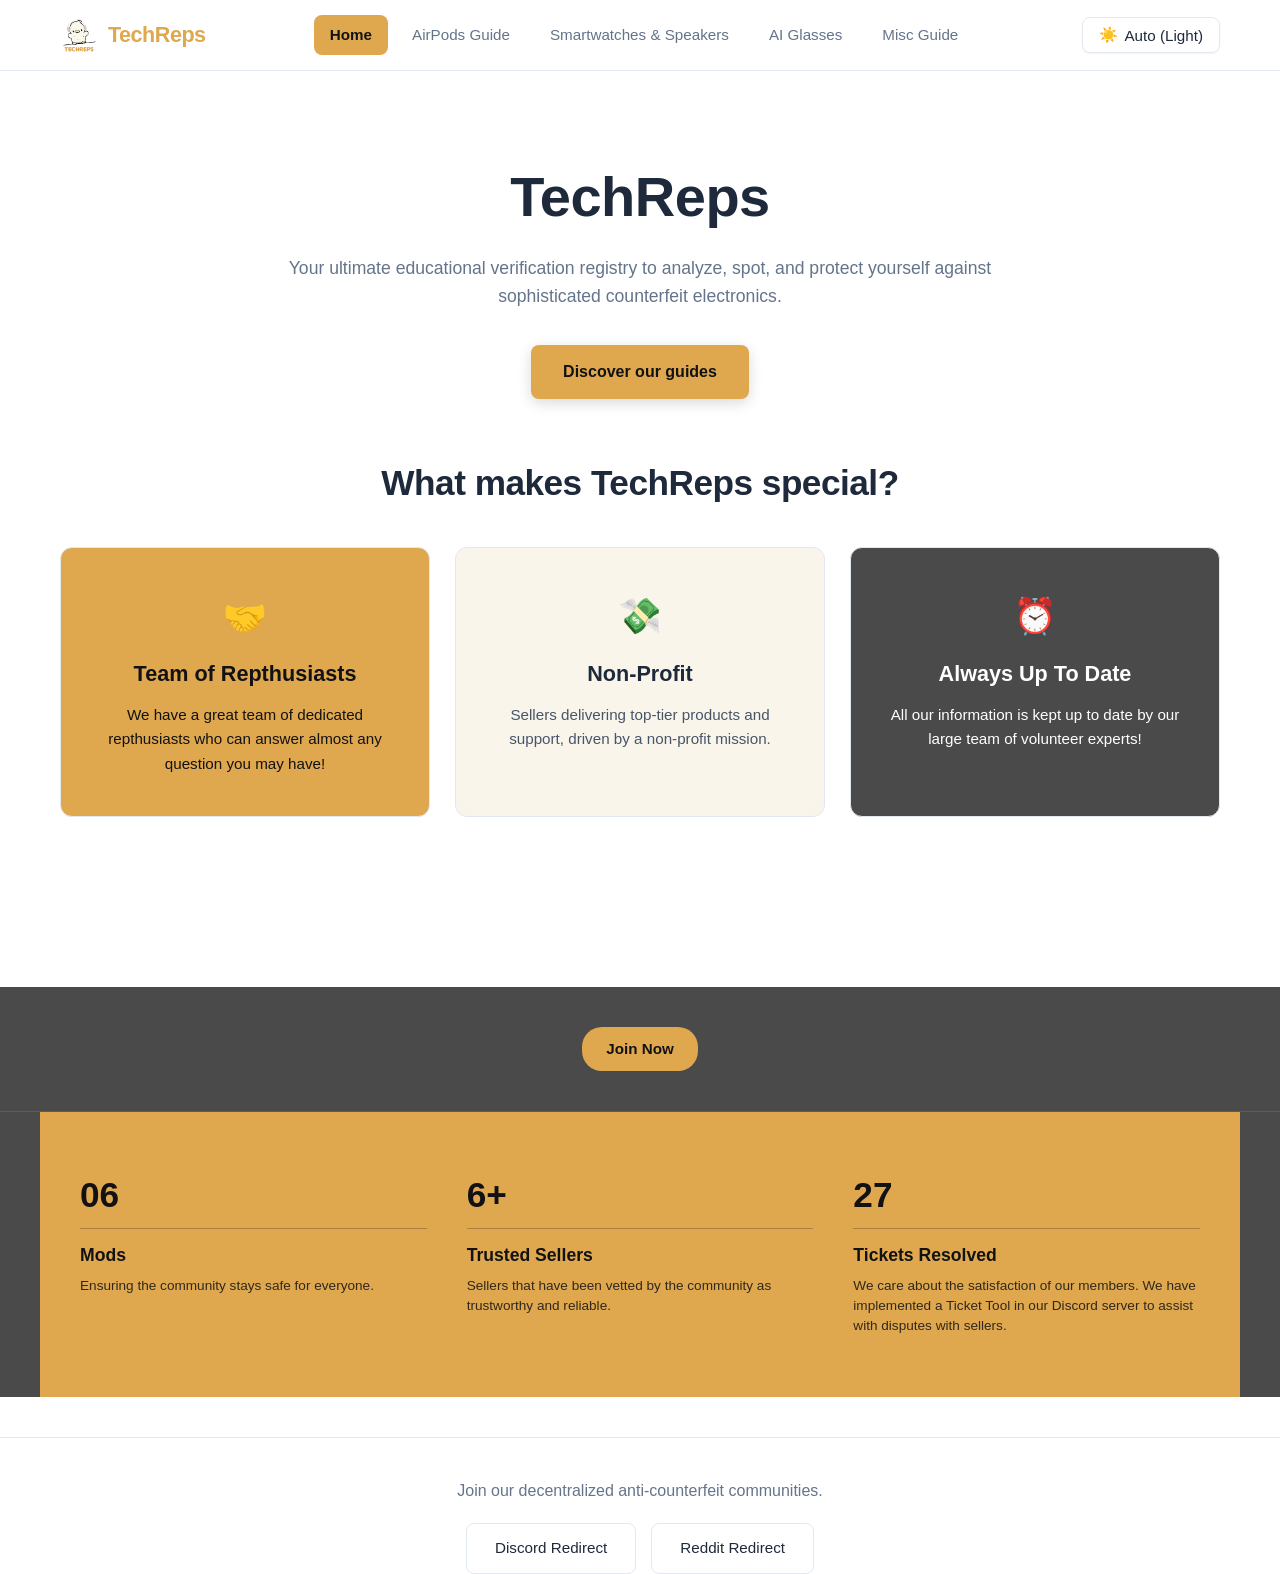
==== commit 1797d8ec: "feat: add logo to header and update guide specifications" ====
--- a/index.html
+++ b/index.html
@@ -5,6 +5,7 @@
   <meta name="viewport" content="width=device-width, initial-scale=1.0">
   <title>TechReps - Home</title>
   <link rel="stylesheet" href="shared-styles.css">
+  <link rel="icon" type="image/png" href="logo.png">
   <script>
     (function() {
       try { localStorage.removeItem('techreps-theme'); } catch(e) {}
@@ -21,7 +22,10 @@
 
   <header>
     <div class="header-container">
-      <a href="index.html" class="logo">TechReps</a>
+      <a href="index.html" class="logo">
+        <img src="logo.png" alt="TechReps Logo" class="logo-img">
+        <span>TechReps</span>
+      </a>
       
       <nav id="nav-bar">
         <a href="index.html" class="nav-link">Home</a>
--- a/shared-styles.css
+++ b/shared-styles.css
@@ -129,6 +129,17 @@
   letter-spacing: -0.5px;
   color: var(--accent-color);
   text-decoration: none;
+  display: flex;
+  align-items: center;
+  gap: 10px;
+}
+
+.logo-img {
+  height: 38px;
+  width: 38px;
+  object-fit: contain;
+  flex-shrink: 0;
+  display: block;
 }
 
 #nav-bar {
@@ -521,6 +532,16 @@
     pointer-events: auto;
   }
 
+  .logo {
+    font-size: 1.2rem;
+    gap: 8px;
+  }
+
+  .logo-img {
+    height: 32px;
+    width: 32px;
+  }
+
   .nav-link {
     display: block;
     padding: 12px 16px;
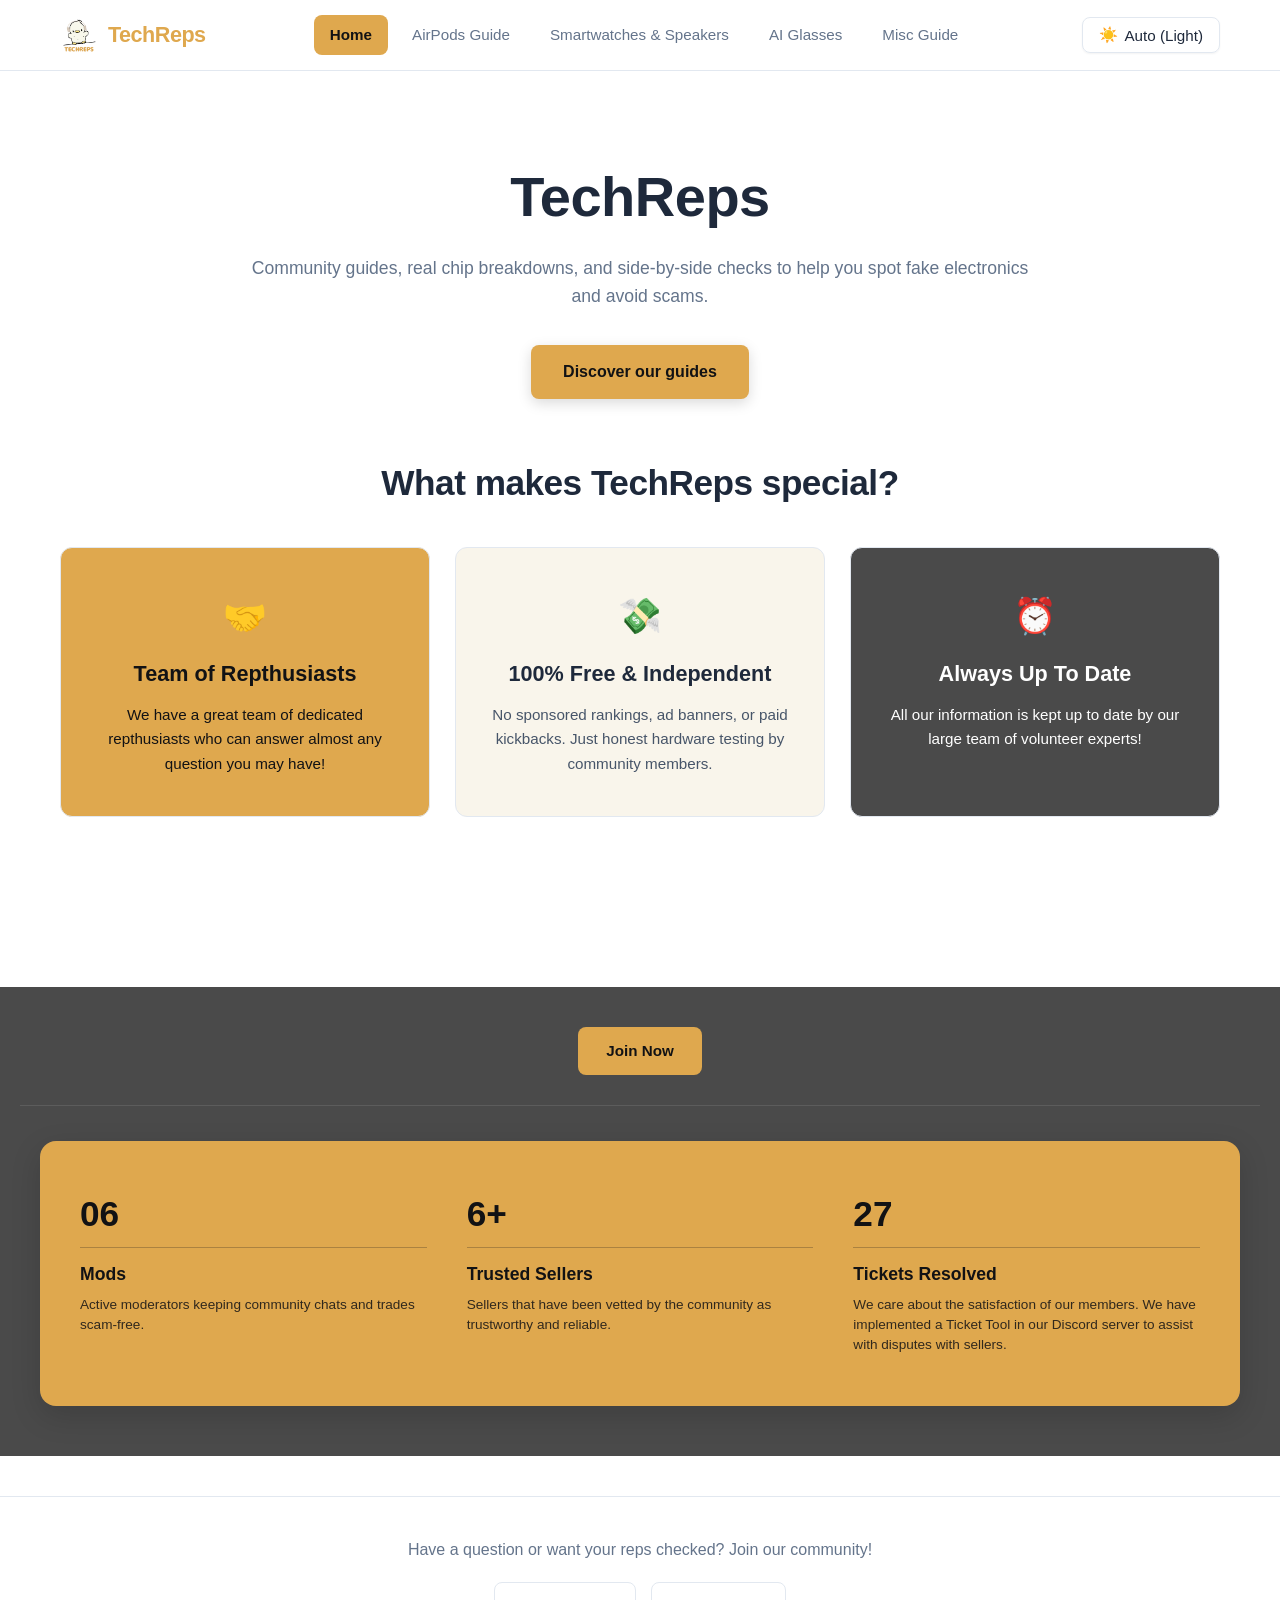
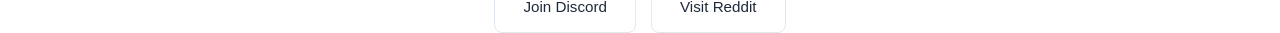
==== commit b721668d: "feat: add M02X Pro Max and MT5 Ultra teardown sections and hardware specs" ====
--- a/index.html
+++ b/index.html
@@ -28,7 +28,7 @@
       </a>
       
       <nav id="nav-bar">
-        <a href="index.html" class="nav-link">Home</a>
+        <a href="index.html" class="nav-link active">Home</a>
         <a href="airpods.html" class="nav-link">AirPods Guide</a>
         <a href="smartwatches.html" class="nav-link">Smartwatches & Speakers</a>
         <a href="AI-glasses.html" class="nav-link">AI Glasses</a>
@@ -52,7 +52,7 @@
   <main>
     <h1 class="hero-title">TechReps</h1>
     <p class="hero-subtitle">
-      Your ultimate educational verification registry to analyze, spot, and protect yourself against sophisticated counterfeit electronics.
+      Community guides, real chip breakdowns, and side-by-side checks to help you spot fake electronics and avoid scams.
     </p>
     
     <a href="airpods.html" class="discover-btn">Discover our guides</a>
@@ -68,8 +68,8 @@
       
       <div class="display-card card-cream">
         <div class="card-icon">💸</div>
-        <h3>Non-Profit</h3>
-        <p>Sellers delivering top-tier products and support, driven by a non-profit mission.</p>
+        <h3>100% Free & Independent</h3>
+        <p>No sponsored rankings, ad banners, or paid kickbacks. Just honest hardware testing by community members.</p>
       </div>
       
       <div class="display-card card-dark">
@@ -90,7 +90,7 @@
       <div class="stat-node">
         <span class="stat-number">06</span>
         <h4 class="stat-label">Mods</h4>
-        <p class="stat-desc">Ensuring the community stays safe for everyone.</p>
+        <p class="stat-desc">Active moderators keeping community chats and trades scam-free.</p>
       </div>
       <div class="stat-node">
         <span class="stat-number">6+</span>
@@ -107,10 +107,10 @@
 
   <!-- Clean Bottom Redirect Links -->
   <section class="community-section">
-    <p>Join our decentralized anti-counterfeit communities.</p>
+    <p>Have a question or want your reps checked? Join our community!</p>
     <div class="community-buttons">
-      <a href="https://discord.com/invite/8SbWtCrnKh" target="_blank" class="community-btn">Discord Redirect</a>
-      <a href="https://www.reddit.com/r/TechRep/" target="_blank" class="community-btn">Reddit Redirect</a>
+      <a href="https://discord.com/invite/8SbWtCrnKh" target="_blank" class="community-btn">Join Discord</a>
+      <a href="https://www.reddit.com/r/TechRep/" target="_blank" class="community-btn">Visit Reddit</a>
     </div>
   </section>
 
--- a/shared-styles.css
+++ b/shared-styles.css
@@ -167,6 +167,11 @@
   background-color: var(--accent-color);
   color: #121214 !important;
   font-weight: 700;
+}
+
+.nav-link.active:hover {
+  background-color: var(--accent-hover);
+  color: #121214 !important;
 }
 
 .header-actions {
@@ -624,38 +629,43 @@
   flex-direction: column;
   align-items: center;
   margin-top: 60px;
+  padding: 0 20px 50px 20px;
 }
 
 .stats-cta-row {
   width: 100%;
-  padding: 40px 20px;
+  padding: 40px 20px 30px 20px;
   display: flex;
   justify-content: center;
   border-bottom: 1px solid rgba(255, 255, 255, 0.1);
+  margin-bottom: 35px;
 }
 
 .join-now-btn {
-  background-color: #dfa84e;
+  display: inline-block;
+  background-color: var(--accent-color);
   color: #121214;
   text-decoration: none;
   font-weight: 700;
-  padding: 10px 24px;
-  border-radius: 20px;
+  padding: 12px 28px;
+  border-radius: 8px;
   font-size: 0.95rem;
   transition: background-color 0.2s ease;
 }
 .join-now-btn:hover {
-  background-color: #c9933b;
+  background-color: var(--accent-hover);
 }
 
 .stats-grid-wrapper {
   width: 100%;
   max-width: 1200px;
-  background-color: #dfa84e;
-  padding: 60px 40px;
+  background-color: var(--accent-color);
+  padding: 50px 40px;
+  border-radius: 16px;
   display: grid;
   grid-template-columns: repeat(auto-fit, minmax(250px, 1fr));
   gap: 40px;
+  box-shadow: 0 10px 30px rgba(0, 0, 0, 0.15);
 }
 
 .stat-node {
@@ -1127,4 +1137,359 @@
   margin-bottom: 12px;
   font-weight: 700;
 }
+
+/* --- Packaging & Factory Tiers Section --- */
+.packaging-section {
+  margin-top: 25px;
+  margin-bottom: 35px;
+}
+
+.packaging-section .heading h2 {
+  font-size: 1.25rem;
+  font-weight: 700;
+  display: flex;
+  align-items: center;
+  gap: 10px;
+  margin: 0;
+}
+
+.packaging-section p.packaging-intro {
+  color: var(--text-muted);
+  font-size: 0.95rem;
+  line-height: 1.6;
+  margin-bottom: 20px;
+}
+
+.tier-list {
+  display: grid;
+  grid-template-columns: repeat(auto-fit, minmax(260px, 1fr));
+  gap: 16px;
+  margin-bottom: 24px;
+}
+
+.tier-item {
+  background-color: var(--bg-main);
+  border: 1px solid var(--border-color);
+  border-radius: var(--radius-md);
+  padding: 18px;
+  display: flex;
+  flex-direction: column;
+  gap: 8px;
+  transition: border-color 0.2s ease;
+}
+
+.tier-item:hover {
+  border-color: var(--accent-color);
+}
+
+.tier-header {
+  display: flex;
+  align-items: center;
+  justify-content: space-between;
+  gap: 8px;
+}
+
+.tier-badge {
+  display: inline-block;
+  font-size: 0.75rem;
+  font-weight: 800;
+  text-transform: uppercase;
+  letter-spacing: 0.05em;
+  padding: 3px 8px;
+  border-radius: 4px;
+}
+
+.tier-badge-standard {
+  background-color: var(--border-color);
+  color: var(--text-muted);
+}
+
+.tier-badge-mid {
+  background-color: var(--bg-badge);
+  color: var(--text-badge);
+}
+
+.tier-badge-top {
+  background-color: var(--bg-badge-genuine);
+  color: var(--text-badge-genuine);
+}
+
+.tier-price {
+  font-size: 1.15rem;
+  font-weight: 800;
+  color: var(--accent-color);
+}
+
+.tier-title {
+  font-size: 1rem;
+  font-weight: 700;
+  color: var(--text-main);
+  margin: 0;
+}
+
+.tier-desc {
+  font-size: 0.88rem;
+  color: var(--text-muted);
+  line-height: 1.55;
+  margin: 0;
+}
+
+.comparison-grid {
+  display: grid;
+  grid-template-columns: repeat(auto-fit, minmax(320px, 1fr));
+  gap: 20px;
+  margin-top: 16px;
+  align-items: stretch;
+}
+
+.comparison-figure {
+  margin: 0;
+  display: flex;
+  flex-direction: column;
+  background-color: var(--bg-main);
+  border: 1px solid var(--border-color);
+  border-radius: var(--radius-md);
+  padding: 16px;
+  height: 100%;
+  box-sizing: border-box;
+  transition: border-color 0.2s ease, box-shadow 0.2s ease;
+}
+
+.comparison-figure:hover {
+  border-color: var(--accent-color);
+}
+
+.comparison-img-box {
+  flex: 1 1 auto;
+  display: flex;
+  align-items: center;
+  justify-content: center;
+  width: 100%;
+  min-height: 320px;
+  box-sizing: border-box;
+}
+
+.comparison-img {
+  max-width: 100%;
+  max-height: 360px;
+  width: auto;
+  height: auto;
+  object-fit: contain;
+  border-radius: var(--radius-sm);
+  border: 1px solid var(--border-color);
+  box-shadow: 0 4px 14px rgba(0, 0, 0, 0.06);
+  display: block;
+}
+
+.comparison-caption {
+  margin-top: auto;
+  padding-top: 16px;
+  font-size: 0.88rem;
+  color: var(--text-muted);
+  text-align: center;
+  line-height: 1.55;
+  width: 100%;
+}
+
+@media (max-width: 640px) {
+  .comparison-img-box {
+    min-height: 240px;
+  }
+}
+
+/* --- Teardown & Spec Highlights (MT5 Ultra & M02X Pro Max) --- */
+.mt5-section,
+.m02x-section {
+  margin-top: 30px;
+  margin-bottom: 35px;
+}
+
+.spec-highlights-bar {
+  display: grid;
+  grid-template-columns: repeat(auto-fit, minmax(170px, 1fr));
+  gap: 8px;
+  margin-bottom: 16px;
+}
+
+.spec-highlight-item {
+  background-color: var(--bg-main);
+  border: 1px solid var(--border-color);
+  border-radius: var(--radius-md);
+  padding: 8px 12px;
+  display: flex;
+  flex-direction: column;
+  gap: 2px;
+  transition: border-color 0.2s ease;
+}
+
+.spec-highlight-item:hover {
+  border-color: var(--accent-color);
+}
+
+.spec-highlight-label {
+  font-size: 0.65rem;
+  font-weight: 800;
+  letter-spacing: 0.05em;
+  color: var(--accent-color);
+  text-transform: uppercase;
+}
+
+.spec-highlight-value {
+  font-size: 0.85rem;
+  font-weight: 700;
+  color: var(--text-main);
+}
+
+.teardown-subhead {
+  font-size: 0.98rem;
+  font-weight: 700;
+  color: var(--text-main);
+  margin-top: 16px;
+  margin-bottom: 10px;
+}
+
+.card-tag-row {
+  display: flex;
+  align-items: flex-start;
+  justify-content: space-between;
+  gap: 10px;
+  margin-bottom: 8px;
+}
+
+.card-tag-row h4 {
+  margin-bottom: 0;
+  flex: 1;
+}
+
+.specs-detail-table {
+  width: 100%;
+  border-collapse: collapse;
+  background-color: var(--bg-main);
+  border: 1px solid var(--border-color);
+  border-radius: var(--radius-md);
+  overflow: hidden;
+}
+
+.specs-detail-table th {
+  background-color: var(--bg-header);
+  color: var(--text-muted);
+  font-weight: 700;
+  padding: 6px 12px;
+  border-bottom: 1px solid var(--border-color);
+  font-size: 0.82rem;
+}
+
+.specs-detail-table td {
+  padding: 6px 12px;
+  border-bottom: 1px solid var(--border-color);
+  font-size: 0.84rem;
+  line-height: 1.45;
+}
+
+.specs-detail-table tr:last-child td {
+  border-bottom: none;
+}
+
+.specs-detail-table td:first-child {
+  color: var(--text-main);
+  background-color: rgba(0, 0, 0, 0.015);
+  font-weight: 600;
+  white-space: nowrap;
+}
+
+[data-theme="dark"] .specs-detail-table td:first-child {
+  background-color: rgba(255, 255, 255, 0.02);
+}
+
+.package-contents-card {
+  background-color: var(--bg-main);
+  border: 1px solid var(--border-color);
+  border-radius: var(--radius-md);
+  padding: 14px 16px;
+  margin-top: 0;
+  height: 100%;
+  box-sizing: border-box;
+  transition: border-color 0.2s ease;
+}
+
+.package-contents-card:hover {
+  border-color: var(--accent-color);
+}
+
+.package-contents-title {
+  font-size: 0.95rem;
+  font-weight: 700;
+  color: var(--text-main);
+  margin-bottom: 8px;
+}
+
+.package-contents-list {
+  margin: 0;
+  padding-left: 18px;
+  color: var(--text-muted);
+  font-size: 0.84rem;
+  line-height: 1.45;
+}
+
+.package-contents-list li {
+  margin-bottom: 4px;
+}
+
+.package-contents-list li:last-child {
+  margin-bottom: 0;
+}
+
+.package-contents-list strong {
+  color: var(--text-main);
+}
+
+.m02x-package-wrapper {
+  display: grid;
+  grid-template-columns: 1.15fr 0.85fr;
+  gap: 16px;
+  align-items: stretch;
+  margin-top: 14px;
+}
+
+@media (max-width: 860px) {
+  .m02x-package-wrapper {
+    grid-template-columns: 1fr;
+  }
+}
+
+.m02x-unboxing-figure {
+  margin: 0;
+  display: flex;
+  flex-direction: column;
+  background-color: var(--bg-main);
+  border: 1px solid var(--border-color);
+  border-radius: var(--radius-md);
+  padding: 10px;
+  height: 100%;
+  box-sizing: border-box;
+  transition: border-color 0.2s ease, box-shadow 0.2s ease;
+}
+
+.m02x-unboxing-figure:hover {
+  border-color: var(--accent-color);
+}
+
+.m02x-unboxing-figure .comparison-img-box {
+  min-height: 150px;
+  max-height: 190px;
+  padding: 6px;
+}
+
+.m02x-unboxing-figure .comparison-img {
+  max-height: 175px;
+}
+
+.m02x-unboxing-figure .comparison-caption {
+  padding-top: 6px;
+  font-size: 0.76rem;
+  line-height: 1.35;
+}
+
+
+
 
